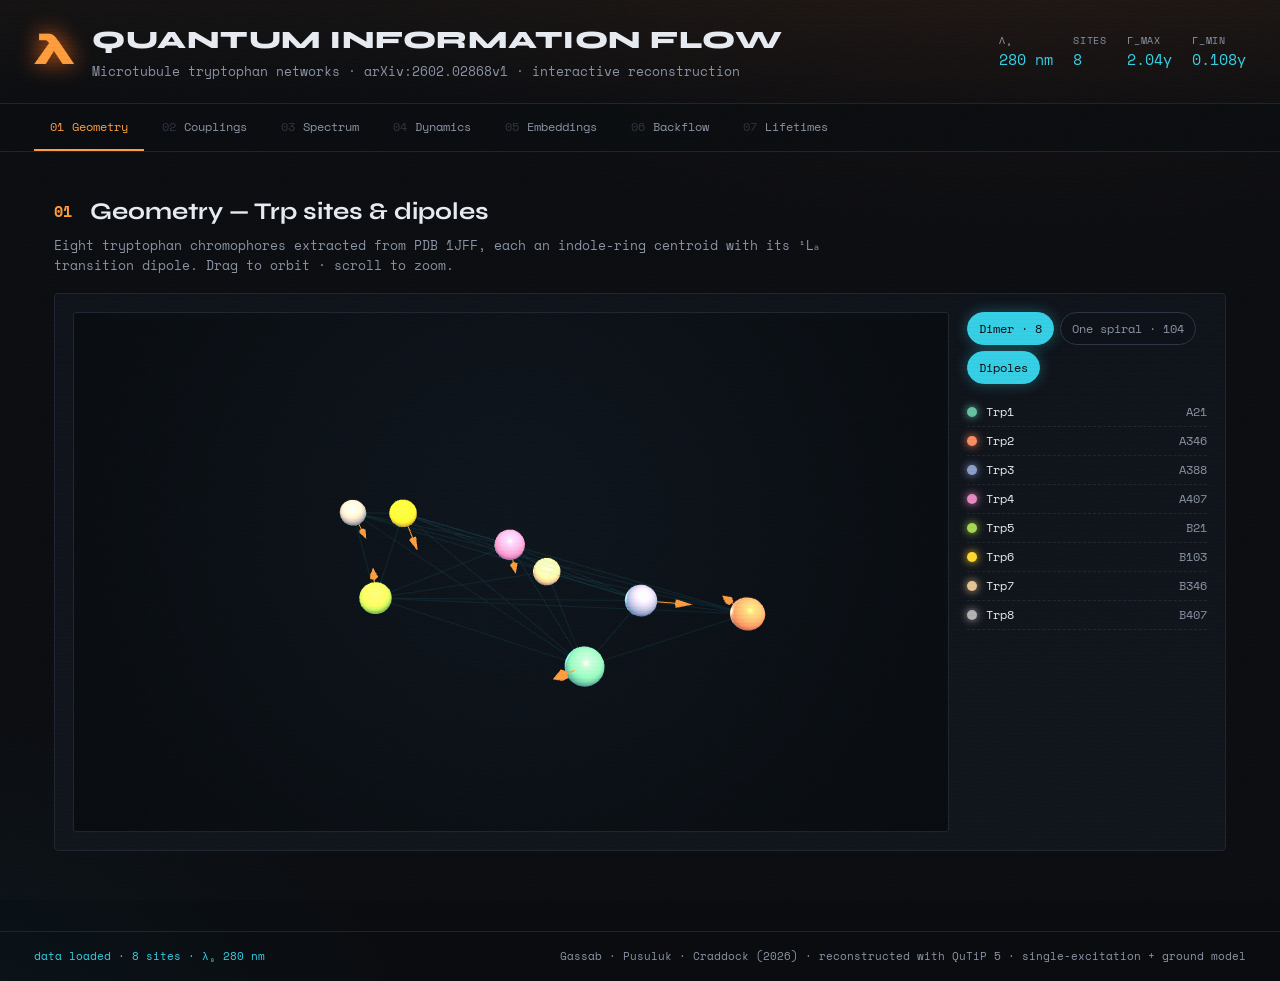
==== index.html @ 7687f0eb "Deploy interactive QIF UI (4321853)" ====
<!doctype html>
<html lang="en">
<head>
  <meta charset="utf-8">
  <meta name="viewport" content="width=device-width, initial-scale=1">
  <title>Microtubule QIF · Interactive</title>
  <link rel="preconnect" href="https://fonts.googleapis.com">
  <link rel="preconnect" href="https://fonts.gstatic.com" crossorigin>
  <link href="https://fonts.googleapis.com/css2?family=Syne:wght@600;700;800&family=Space+Mono:ital,wght@0,400;0,700;1,400&display=swap" rel="stylesheet">
  <link rel="stylesheet" href="styles.css">
</head>
<body>
  <div class="scanline" aria-hidden="true"></div>
  <div class="grain" aria-hidden="true"></div>

  <header class="masthead">
    <div class="mast-left">
      <span class="sigil" aria-hidden="true">λ</span>
      <div class="mast-title">
        <h1>QUANTUM INFORMATION FLOW</h1>
        <p>Microtubule tryptophan networks · <span class="mono">arXiv:2602.02868v1</span> · interactive reconstruction</p>
      </div>
    </div>
    <div class="mast-readout mono" id="mast-readout">
      <span data-k="λ₀">280 nm</span>
      <span data-k="sites">8</span>
      <span data-k="Γ_max">2.04γ</span>
      <span data-k="Γ_min">0.108γ</span>
    </div>
  </header>

  <nav class="stepbar" id="stepbar" aria-label="Implementation steps"></nav>

  <main class="stage">
    <!-- 1. GEOMETRY (Three.js) -->
    <section class="panel" data-step="geometry">
      <div class="panel-head">
        <h2><span class="idx">01</span> Geometry — Trp sites &amp; dipoles</h2>
        <p>Eight tryptophan chromophores extracted from PDB 1JFF, each an indole-ring
           centroid with its ¹Lₐ transition dipole. Drag to orbit · scroll to zoom.</p>
      </div>
      <div class="panel-body geo-body">
        <div id="geo-canvas" class="viewport"></div>
        <aside class="geo-side">
          <div class="toggle-row">
            <button id="geo-mode-dimer" class="chip is-on">Dimer · 8</button>
            <button id="geo-mode-spiral" class="chip">One spiral · 104</button>
            <button id="geo-dipoles" class="chip is-on">Dipoles</button>
          </div>
          <ul class="site-legend mono" id="site-legend"></ul>
        </aside>
      </div>
    </section>

    <!-- 2. COUPLINGS (D3 heatmaps) -->
    <section class="panel" data-step="couplings">
      <div class="panel-head">
        <h2><span class="idx">02</span> Couplings — Δ and G matrices</h2>
        <p>Coherent dipole coupling Δ (Eq. 9) and collective radiative decay G
           (Eq. 10), in units of the single-site rate γ. Hover a cell for the value.</p>
      </div>
      <div class="panel-body matrices">
        <figure><figcaption>Δ<sub>nm</sub> / γ — coherent coupling</figcaption><div id="mat-delta" class="heat"></div></figure>
        <figure><figcaption>G<sub>nm</sub> / γ — collective decay</figcaption><div id="mat-g" class="heat"></div></figure>
      </div>
    </section>

    <!-- 3. SPECTRUM (D3) -->
    <section class="panel" data-step="spectrum">
      <div class="panel-head">
        <h2><span class="idx">03</span> Spectrum — bright &amp; dark modes</h2>
        <p>Excitonic eigenmodes classified by collective radiative rate Γ<sub>j</sub>/γ.
           Above the dashed line are superradiant (bright); below, subradiant (dark).</p>
      </div>
      <div class="panel-body"><div id="spectrum-plot" class="plot"></div></div>
    </section>

    <!-- 4. DYNAMICS (D3 + scrubber) -->
    <section class="panel" data-step="dynamics">
      <div class="panel-head">
        <h2><span class="idx">04</span> Dynamics — Lindblad evolution</h2>
        <p>Trace-preserving evolution of the five preparations. Scrub or play the
           timeline; watch populations, pairwise coherence and entanglement flow.</p>
      </div>
      <div class="panel-body">
        <div class="toolbar">
          <div class="prep-tabs" id="prep-tabs"></div>
          <div class="transport">
            <button id="play" class="chip play" aria-label="Play or pause the dynamics timeline">▶ play</button>
            <input id="scrub" type="range" min="0" max="89" value="0" step="1"
                   aria-label="Scrub the dynamics timeline">
            <span class="mono" id="tstamp">t = 0 ps</span>
          </div>
        </div>
        <div class="dyn-grid">
          <div id="dyn-pop" class="plot"></div>
          <div id="dyn-l1" class="plot"></div>
          <div id="dyn-neg" class="plot"></div>
          <div id="dyn-proj" class="plot"></div>
        </div>
      </div>
    </section>

    <!-- 5. EMBEDDINGS (D3) -->
    <section class="panel" data-step="embeddings">
      <div class="panel-head">
        <h2><span class="idx">05</span> Embeddings — routing across scale</h2>
        <p>Top-4 focal-tubulin pairwise coherences as the environment grows from a
           single tubulin to a three-tubulin segment (Fig. 8).</p>
      </div>
      <div class="panel-body"><div id="embed-grid" class="embed-grid"></div></div>
    </section>

    <!-- 6. BACKFLOW (D3) -->
    <section class="panel" data-step="backflow">
      <div class="panel-head">
        <h2><span class="idx">06</span> Non-Markovian backflow</h2>
        <p>Trace-distance D<sub>k</sub>(t) between two preparations of a two-tubulin
           subsystem. Rising intervals (shaded) are information flowing back from
           the surrounding tubulins (Fig. 9).</p>
      </div>
      <div class="panel-body"><div id="backflow-plot" class="plot"></div></div>
    </section>

    <!-- 7. LIFETIMES (D3) -->
    <section class="panel" data-step="lifetimes">
      <div class="panel-head">
        <h2><span class="idx">07</span> Lifetime scaling &amp; disorder</h2>
        <p>Super/subradiant radiative lifetimes vs assembly size. Ordered lattices
           reach the millisecond range; disorder collapses the contrast (Fig. 12).</p>
      </div>
      <div class="panel-body"><div id="lifetime-plot" class="plot"></div></div>
    </section>
  </main>

  <footer class="footer mono">
    <span id="foot-status">loading data…</span>
    <span>Gassab · Pusuluk · Craddock (2026) · reconstructed with QuTiP 5 · single-excitation + ground model</span>
  </footer>

  <div id="tooltip" class="tooltip mono" role="status"></div>

  <script src="vendor/d3.v7.min.js"></script>
  <script src="vendor/three.min.js"></script>
  <script src="vendor/OrbitControls.js"></script>
  <script src="app.js"></script>
</body>
</html>
---- styles.css ----
/* Quantum instrument panel — dark carbon, bright(amber)/dark(cyan) duotone */
:root {
  --bg: #0a0c10;
  --bg-2: #10141b;
  --panel: #0e1219;
  --ink: #e8ecf2;
  --ink-dim: #8b95a6;
  --line: #1e2530;
  --line-2: #2b3442;
  --bright: #ff9e3d;      /* superradiant / bright modes */
  --bright-glow: #ff6b1a;
  --dark: #35d0e6;        /* subradiant / dark modes */
  --dark-glow: #00a3c4;
  --accent: #f2c14e;
  --danger: #ff5d5d;
  --grid: rgba(120, 140, 170, 0.09);
  --mono: "Space Mono", ui-monospace, "SFMono-Regular", Menlo, monospace;
  --display: "Syne", "Space Mono", system-ui, sans-serif;
}

* { box-sizing: border-box; }
html, body { margin: 0; background: var(--bg); color: var(--ink); }
body {
  font-family: var(--mono);
  font-size: 14px;
  line-height: 1.5;
  background:
    radial-gradient(1200px 600px at 80% -10%, rgba(255, 110, 26, 0.06), transparent 60%),
    radial-gradient(1000px 700px at -10% 110%, rgba(0, 163, 196, 0.07), transparent 55%),
    var(--bg);
  min-height: 100vh;
}

/* atmospheric overlays */
.scanline { position: fixed; inset: 0; pointer-events: none; z-index: 999;
  background: repeating-linear-gradient(to bottom, transparent 0 3px, rgba(0,0,0,0.14) 3px 4px);
  mix-blend-mode: overlay; opacity: 0.5; }
.grain { position: fixed; inset: 0; pointer-events: none; z-index: 998; opacity: 0.035;
  background-image: url("data:image/svg+xml,%3Csvg xmlns='http://www.w3.org/2000/svg' width='120' height='120'%3E%3Cfilter id='n'%3E%3CfeTurbulence type='fractalNoise' baseFrequency='0.9' numOctaves='3'/%3E%3C/filter%3E%3Crect width='100%25' height='100%25' filter='url(%23n)'/%3E%3C/svg%3E"); }

/* masthead */
.masthead { display: flex; justify-content: space-between; align-items: center;
  padding: 22px 34px; border-bottom: 1px solid var(--line);
  background: linear-gradient(180deg, rgba(255,158,61,0.04), transparent); }
.mast-left { display: flex; gap: 18px; align-items: center; }
.sigil { font-family: var(--display); font-size: 44px; font-weight: 800;
  color: var(--bright); text-shadow: 0 0 22px var(--bright-glow);
  line-height: 1; transform: translateY(-2px); }
.mast-title h1 { font-family: var(--display); font-weight: 800; letter-spacing: 0.02em;
  font-size: 25px; margin: 0; }
.mast-title p { margin: 3px 0 0; color: var(--ink-dim); font-size: 12.5px; }
.mono { font-family: var(--mono); }
.mast-readout { display: flex; gap: 20px; }
.mast-readout span { display: flex; flex-direction: column; font-size: 15px; color: var(--dark); }
.mast-readout span::before { content: attr(data-k); font-size: 10px; color: var(--ink-dim);
  letter-spacing: 0.08em; text-transform: uppercase; }

/* stepbar */
.stepbar { display: flex; gap: 2px; padding: 0 34px; border-bottom: 1px solid var(--line);
  position: sticky; top: 0; z-index: 50; background: rgba(10,12,16,0.92);
  backdrop-filter: blur(8px); overflow-x: auto; }
.step-btn { appearance: none; background: none; border: none; color: var(--ink-dim);
  font-family: var(--mono); font-size: 12px; padding: 14px 16px; cursor: pointer;
  border-bottom: 2px solid transparent; white-space: nowrap; transition: color .18s, border-color .18s; }
.step-btn:hover { color: var(--ink); }
.step-btn .n { color: var(--line-2); margin-right: 8px; }
.step-btn.is-active { color: var(--bright); border-bottom-color: var(--bright); }
.step-btn.is-active .n { color: var(--bright); }

/* stage & panels */
.stage { max-width: 1240px; margin: 0 auto; padding: 20px 34px 80px; }
.panel { display: none; animation: rise .45s cubic-bezier(.2,.8,.2,1); }
.panel.is-active { display: block; }
@keyframes rise { from { opacity: 0; transform: translateY(14px); } to { opacity: 1; transform: none; } }
.panel-head { margin: 22px 0 18px; max-width: 780px; }
.panel-head h2 { font-family: var(--display); font-weight: 700; font-size: 24px; margin: 0 0 6px; }
.panel-head .idx { color: var(--bright); font-size: 15px; margin-right: 12px;
  font-family: var(--mono); vertical-align: 2px; }
.panel-head p { color: var(--ink-dim); font-size: 13px; margin: 0; }

.panel-body { border: 1px solid var(--line); border-radius: 4px; background:
  linear-gradient(180deg, var(--panel), var(--bg-2)); padding: 18px; }

/* geometry */
.geo-body { display: grid; grid-template-columns: 1fr 240px; gap: 18px; }
.viewport { height: 520px; border: 1px solid var(--line); border-radius: 3px;
  background: radial-gradient(circle at 50% 40%, #0d141c 0%, #070a0e 100%);
  position: relative; overflow: hidden; }
.geo-side { display: flex; flex-direction: column; gap: 14px; }
.toggle-row { display: flex; flex-wrap: wrap; gap: 6px; }
.chip { appearance: none; font-family: var(--mono); font-size: 11.5px; cursor: pointer;
  background: #0c1017; color: var(--ink-dim); border: 1px solid var(--line-2);
  padding: 7px 11px; border-radius: 999px; transition: all .16s; }
.chip:hover { color: var(--ink); border-color: var(--dark-glow); }
.chip.is-on { color: var(--bg); background: var(--dark); border-color: var(--dark);
  box-shadow: 0 0 14px rgba(53,208,230,0.35); }
.chip.play { min-width: 76px; }
.site-legend { list-style: none; margin: 0; padding: 0; font-size: 12px; }
.site-legend li { display: flex; align-items: center; gap: 9px; padding: 5px 0;
  border-bottom: 1px dashed var(--line); }
.site-legend .dot { width: 10px; height: 10px; border-radius: 50%; flex: none;
  box-shadow: 0 0 8px currentColor; }
.site-legend .res { color: var(--ink-dim); margin-left: auto; }

/* matrices */
.matrices { display: grid; grid-template-columns: 1fr 1fr; gap: 26px; }
.matrices figure { margin: 0; }
.matrices figcaption { font-size: 12px; color: var(--ink-dim); margin-bottom: 10px; }
.heat { display: flex; justify-content: center; }

/* plots */
.plot { width: 100%; }
.dyn-grid { display: grid; grid-template-columns: 1fr 1fr; gap: 16px; }
.embed-grid { display: grid; grid-template-columns: repeat(4, 1fr); gap: 3px; }

/* toolbar / transport */
.toolbar { display: flex; justify-content: space-between; align-items: center;
  flex-wrap: wrap; gap: 14px; margin-bottom: 16px; }
.prep-tabs { display: flex; gap: 5px; flex-wrap: wrap; }
.transport { display: flex; align-items: center; gap: 12px; }
.transport input[type=range] { width: 240px; accent-color: var(--bright); }
#tstamp { color: var(--bright); font-size: 12.5px; min-width: 110px; }

/* axes (d3) */
.axis path, .axis line { stroke: var(--line-2); }
.axis text { fill: var(--ink-dim); font-family: var(--mono); font-size: 10px; }
.gridline { stroke: var(--grid); }
.axis-label { fill: var(--ink-dim); font-size: 10.5px; font-family: var(--mono);
  text-transform: uppercase; letter-spacing: 0.06em; }
.plot-title { fill: var(--ink); font-family: var(--display); font-size: 13px; font-weight: 700; }
.legend-txt { fill: var(--ink-dim); font-family: var(--mono); font-size: 10px; }

/* tooltip */
.tooltip { position: fixed; pointer-events: none; z-index: 1000; opacity: 0;
  background: #060809; border: 1px solid var(--dark-glow); color: var(--ink);
  padding: 7px 10px; border-radius: 3px; font-size: 11.5px; transition: opacity .12s;
  box-shadow: 0 8px 30px rgba(0,0,0,0.6); max-width: 240px; }

/* footer */
.footer { display: flex; justify-content: space-between; gap: 20px; flex-wrap: wrap;
  padding: 16px 34px; border-top: 1px solid var(--line); color: var(--ink-dim);
  font-size: 11px; }
#foot-status { color: var(--dark); }

@media (max-width: 900px) {
  .geo-body, .matrices, .dyn-grid { grid-template-columns: 1fr; }
  .embed-grid { grid-template-columns: repeat(2, 1fr); }
  .mast-readout { display: none; }
}

@media (prefers-reduced-motion: reduce) {
  .scanline { display: none; }
  .panel { animation: none; }
  * { transition-duration: 0.01ms !important; }
}
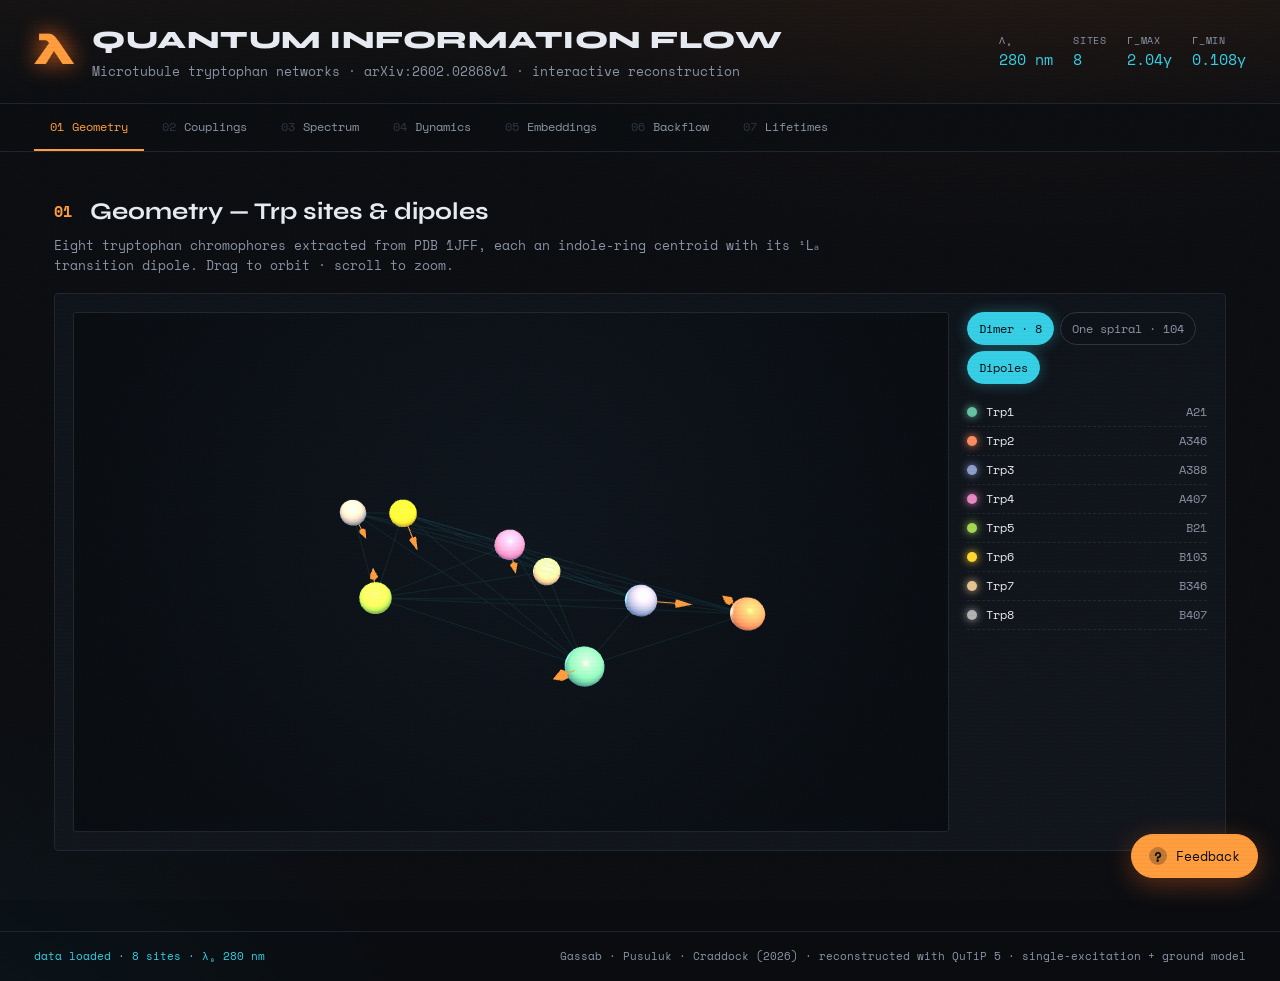
==== commit 4498e883: "Deploy static site (e6a66a2)" ====
--- a/index.html
+++ b/index.html
@@ -8,6 +8,7 @@
   <link rel="preconnect" href="https://fonts.gstatic.com" crossorigin>
   <link href="https://fonts.googleapis.com/css2?family=Syne:wght@600;700;800&family=Space+Mono:ital,wght@0,400;0,700;1,400&display=swap" rel="stylesheet">
   <link rel="stylesheet" href="styles.css">
+  <link rel="stylesheet" href="feedback.css">
 </head>
 <body>
   <div class="scanline" aria-hidden="true"></div>
@@ -144,5 +145,9 @@
   <script src="vendor/three.min.js"></script>
   <script src="vendor/OrbitControls.js"></script>
   <script src="app.js"></script>
+  <!-- Feedback widget: config.js is optional/gitignored; example shows the shape.
+       If absent or disabled, feedback.js hides the button. -->
+  <script src="feedback.config.js" onerror="this.remove()"></script>
+  <script src="feedback.js"></script>
 </body>
 </html>
--- a/feedback.css
+++ b/feedback.css
@@ -0,0 +1,66 @@
+/* Feedback widget — matches the quantum-instrument theme (styles.css vars). */
+.fb-launch {
+  position: fixed; right: 22px; bottom: 22px; z-index: 900;
+  display: inline-flex; align-items: center; gap: 9px;
+  font-family: var(--mono); font-size: 13px; cursor: pointer;
+  color: var(--bg); background: var(--bright);
+  border: 1px solid var(--bright); border-radius: 999px;
+  padding: 11px 17px; box-shadow: 0 6px 26px rgba(255, 107, 26, 0.35);
+  transition: transform .16s, box-shadow .16s;
+}
+.fb-launch:hover { transform: translateY(-2px); box-shadow: 0 10px 32px rgba(255, 107, 26, 0.5); }
+.fb-launch-ico {
+  display: inline-grid; place-items: center; width: 18px; height: 18px;
+  border-radius: 50%; background: rgba(10, 12, 16, 0.25); font-weight: 700;
+}
+
+.fb-overlay {
+  position: fixed; inset: 0; z-index: 950; display: none;
+  align-items: center; justify-content: center; padding: 24px;
+  background: rgba(4, 6, 9, 0.72); backdrop-filter: blur(4px);
+}
+.fb-overlay.is-open { display: flex; animation: fb-fade .18s ease; }
+@keyframes fb-fade { from { opacity: 0; } to { opacity: 1; } }
+
+.fb-modal {
+  position: relative; width: 100%; max-width: 460px;
+  background: linear-gradient(180deg, var(--panel), var(--bg-2));
+  border: 1px solid var(--line-2); border-radius: 8px; padding: 24px 24px 20px;
+  box-shadow: 0 24px 70px rgba(0, 0, 0, 0.6);
+  animation: fb-rise .22s cubic-bezier(.2,.8,.2,1);
+}
+@keyframes fb-rise { from { transform: translateY(12px); opacity: 0; } to { transform: none; opacity: 1; } }
+.fb-close {
+  position: absolute; top: 12px; right: 14px; background: none; border: none;
+  color: var(--ink-dim); font-size: 22px; line-height: 1; cursor: pointer;
+}
+.fb-close:hover { color: var(--ink); }
+.fb-modal h3 { font-family: var(--display); font-weight: 700; font-size: 20px; margin: 0 0 6px; color: var(--ink); }
+.fb-sub { color: var(--ink-dim); font-size: 12.5px; margin: 0 0 16px; }
+.fb-field { display: block; margin-bottom: 13px; }
+.fb-field > span { display: block; font-size: 11px; letter-spacing: .05em; text-transform: uppercase;
+  color: var(--dark); margin-bottom: 6px; }
+.fb-field em { color: var(--ink-dim); text-transform: none; letter-spacing: 0; font-style: normal; }
+.fb-form textarea, .fb-form input[type=email] {
+  width: 100%; box-sizing: border-box; font-family: var(--mono); font-size: 13px;
+  color: var(--ink); background: #0b0e14; border: 1px solid var(--line-2);
+  border-radius: 5px; padding: 10px 11px; resize: vertical;
+}
+.fb-form textarea:focus, .fb-form input:focus { outline: none; border-color: var(--dark); box-shadow: 0 0 0 2px rgba(53,208,230,.18); }
+.fb-hp { position: absolute; left: -9999px; width: 1px; height: 1px; opacity: 0; }
+.fb-row { display: flex; align-items: center; justify-content: space-between; gap: 12px; margin-top: 4px; }
+.fb-view { color: var(--ink-dim); font-size: 11px; }
+.fb-submit {
+  font-family: var(--mono); font-size: 13px; cursor: pointer; color: var(--bg);
+  background: var(--dark); border: 1px solid var(--dark); border-radius: 5px; padding: 9px 20px;
+  transition: filter .15s;
+}
+.fb-submit:hover { filter: brightness(1.08); }
+.fb-submit:disabled { opacity: .6; cursor: default; }
+.fb-status { min-height: 16px; margin: 12px 0 0; font-size: 12px; color: var(--ink-dim); }
+.fb-status.is-ok { color: var(--dark); }
+.fb-status.is-err { color: var(--danger); }
+
+@media (prefers-reduced-motion: reduce) {
+  .fb-launch, .fb-overlay.is-open, .fb-modal { animation: none; transition: none; }
+}
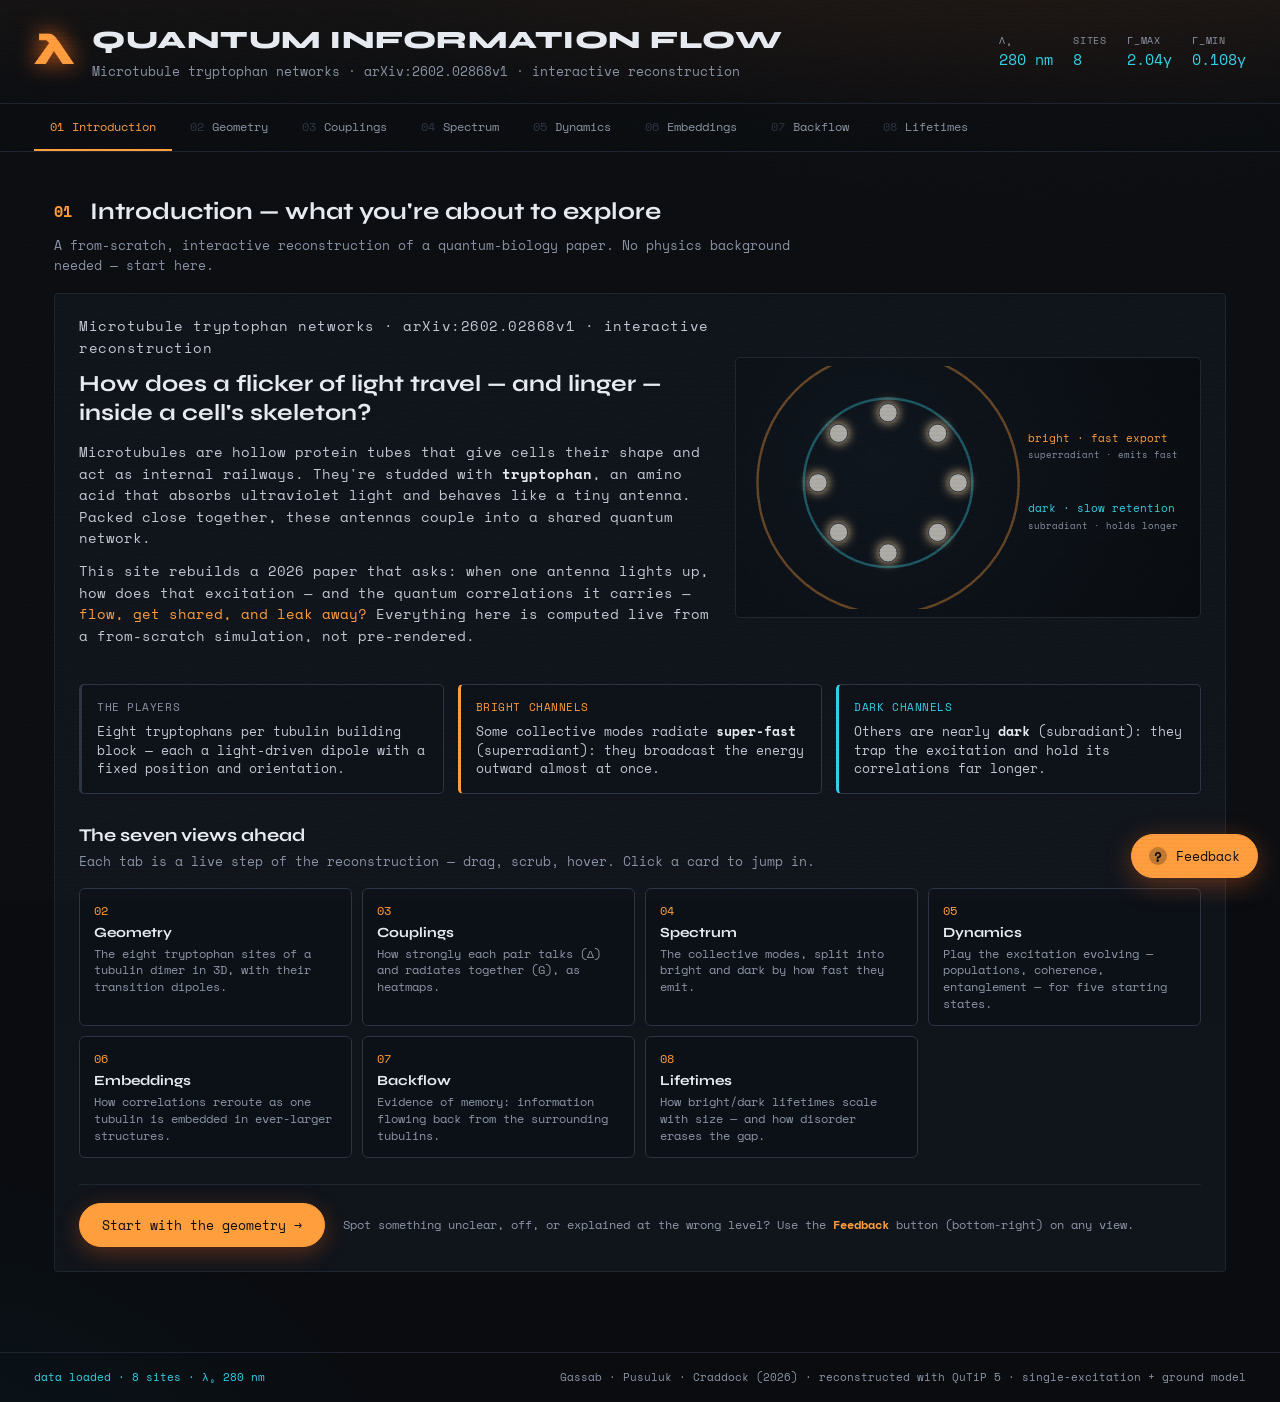
==== commit c35db994: "Deploy static site (f10a88e)" ====
--- a/index.html
+++ b/index.html
@@ -33,6 +33,55 @@
   <nav class="stepbar" id="stepbar" aria-label="Implementation steps"></nav>
 
   <main class="stage">
+    <!-- 0. INTRODUCTION -->
+    <section class="panel" data-step="intro">
+      <div class="panel-head">
+        <h2><span class="idx">01</span> Introduction — what you're about to explore</h2>
+        <p>A from-scratch, interactive reconstruction of a quantum-biology paper.
+           No physics background needed — start here.</p>
+      </div>
+      <div class="panel-body intro-body">
+        <div class="intro-hero">
+          <div class="intro-lead">
+            <p class="intro-eyebrow mono">Microtubule tryptophan networks · arXiv:2602.02868v1 · interactive reconstruction</p>
+            <h3>How does a flicker of light travel — and linger — inside a cell's skeleton?</h3>
+            <p>Microtubules are hollow protein tubes that give cells their shape and act
+               as internal railways. They're studded with <b>tryptophan</b>, an amino acid
+               that absorbs ultraviolet light and behaves like a tiny antenna. Packed close
+               together, these antennas couple into a shared quantum network.</p>
+            <p>This site rebuilds a 2026 paper that asks: when one antenna lights up, how
+               does that excitation — and the quantum correlations it carries —
+               <em>flow, get shared, and leak away?</em> Everything here is computed live
+               from a from-scratch simulation, not pre-rendered.</p>
+          </div>
+          <div id="intro-concept" class="intro-concept" aria-label="Animated concept: an excitation splitting into a fast bright channel and a slow dark channel"></div>
+        </div>
+
+        <div class="intro-cards">
+          <div class="intro-card"><span class="ic-k">The players</span>
+            <p>Eight tryptophans per tubulin building block — each a light-driven dipole
+               with a fixed position and orientation.</p></div>
+          <div class="intro-card is-bright"><span class="ic-k">Bright channels</span>
+            <p>Some collective modes radiate <b>super-fast</b> (superradiant): they broadcast
+               the energy outward almost at once.</p></div>
+          <div class="intro-card is-dark"><span class="ic-k">Dark channels</span>
+            <p>Others are nearly <b>dark</b> (subradiant): they trap the excitation and hold
+               its correlations far longer.</p></div>
+        </div>
+
+        <h3 class="intro-h">The seven views ahead</h3>
+        <p class="intro-sub">Each tab is a live step of the reconstruction — drag, scrub,
+           hover. Click a card to jump in.</p>
+        <div id="intro-steps" class="intro-steps"></div>
+
+        <div class="intro-foot">
+          <button class="intro-start" data-go="geometry">Start with the geometry →</button>
+          <p class="intro-note">Spot something unclear, off, or explained at the wrong level?
+             Use the <b>Feedback</b> button (bottom-right) on any view.</p>
+        </div>
+      </div>
+    </section>
+
     <!-- 1. GEOMETRY (Three.js) -->
     <section class="panel" data-step="geometry">
       <div class="panel-head">
--- a/styles.css
+++ b/styles.css
@@ -153,3 +153,57 @@
   .panel { animation: none; }
   * { transition-duration: 0.01ms !important; }
 }
+
+/* ---- Introduction view ---- */
+.intro-body { padding: 22px 24px 24px; }
+.intro-hero { display: grid; grid-template-columns: 1.15fr 0.85fr; gap: 26px; align-items: center; }
+.intro-eyebrow { color: var(--dark); font-size: 11px; letter-spacing: .04em; margin: 0 0 10px; }
+.intro-lead h3 { font-family: var(--display); font-weight: 700; font-size: 23px; line-height: 1.25;
+  margin: 0 0 14px; color: var(--ink); }
+.intro-lead p { color: #c3cad6; font-size: 13.5px; line-height: 1.6; margin: 0 0 11px; }
+.intro-lead b { color: var(--ink); }
+.intro-lead em { color: var(--bright); font-style: normal; }
+.intro-concept { border: 1px solid var(--line); border-radius: 5px; padding: 8px;
+  background: radial-gradient(circle at 30% 40%, #0d141c, #070a0e); min-height: 220px;
+  display: flex; align-items: center; }
+#intro-concept text { font-family: var(--mono); }
+
+.intro-cards { display: grid; grid-template-columns: repeat(3, 1fr); gap: 14px; margin: 26px 0 8px; }
+.intro-card { border: 1px solid var(--line-2); border-left-width: 3px; border-left-color: var(--line-2);
+  border-radius: 5px; padding: 14px 15px; background: #0c1017; }
+.intro-card.is-bright { border-left-color: var(--bright); }
+.intro-card.is-dark { border-left-color: var(--dark); }
+.intro-card .ic-k { display: block; font-size: 11px; letter-spacing: .05em; text-transform: uppercase;
+  color: var(--ink-dim); margin-bottom: 7px; }
+.intro-card.is-bright .ic-k { color: var(--bright); }
+.intro-card.is-dark .ic-k { color: var(--dark); }
+.intro-card p { margin: 0; font-size: 12.5px; line-height: 1.5; color: #c3cad6; }
+.intro-card b { color: var(--ink); }
+
+.intro-h { font-family: var(--display); font-weight: 700; font-size: 18px; margin: 28px 0 4px; color: var(--ink); }
+.intro-sub { color: var(--ink-dim); font-size: 12.5px; margin: 0 0 16px; }
+.intro-steps { display: grid; grid-template-columns: repeat(4, 1fr); gap: 10px; }
+.intro-step { text-align: left; cursor: pointer; font-family: var(--mono);
+  background: #0c1017; border: 1px solid var(--line-2); border-radius: 6px; padding: 13px 14px;
+  display: flex; flex-direction: column; gap: 5px; transition: transform .14s, border-color .14s, background .14s; }
+.intro-step:hover { transform: translateY(-3px); border-color: var(--dark); background: #0e141d; }
+.intro-step .is-n { color: var(--bright); font-size: 12px; }
+.intro-step .is-name { font-family: var(--display); font-weight: 700; font-size: 14px; color: var(--ink); }
+.intro-step .is-desc { font-size: 11.5px; line-height: 1.45; color: var(--ink-dim); }
+
+.intro-foot { display: flex; align-items: center; gap: 18px; flex-wrap: wrap; margin-top: 26px;
+  padding-top: 18px; border-top: 1px solid var(--line); }
+.intro-start { font-family: var(--mono); font-size: 13px; cursor: pointer; color: var(--bg);
+  background: var(--bright); border: 1px solid var(--bright); border-radius: 999px; padding: 11px 22px;
+  box-shadow: 0 6px 22px rgba(255,107,26,.3); transition: transform .15s; }
+.intro-start:hover { transform: translateY(-2px); }
+.intro-note { margin: 0; color: var(--ink-dim); font-size: 12px; }
+.intro-note b { color: var(--bright); }
+
+@media (max-width: 900px) {
+  .intro-hero, .intro-cards { grid-template-columns: 1fr; }
+  .intro-steps { grid-template-columns: repeat(2, 1fr); }
+}
+@media (prefers-reduced-motion: reduce) {
+  .intro-step, .intro-start { transition: none; }
+}
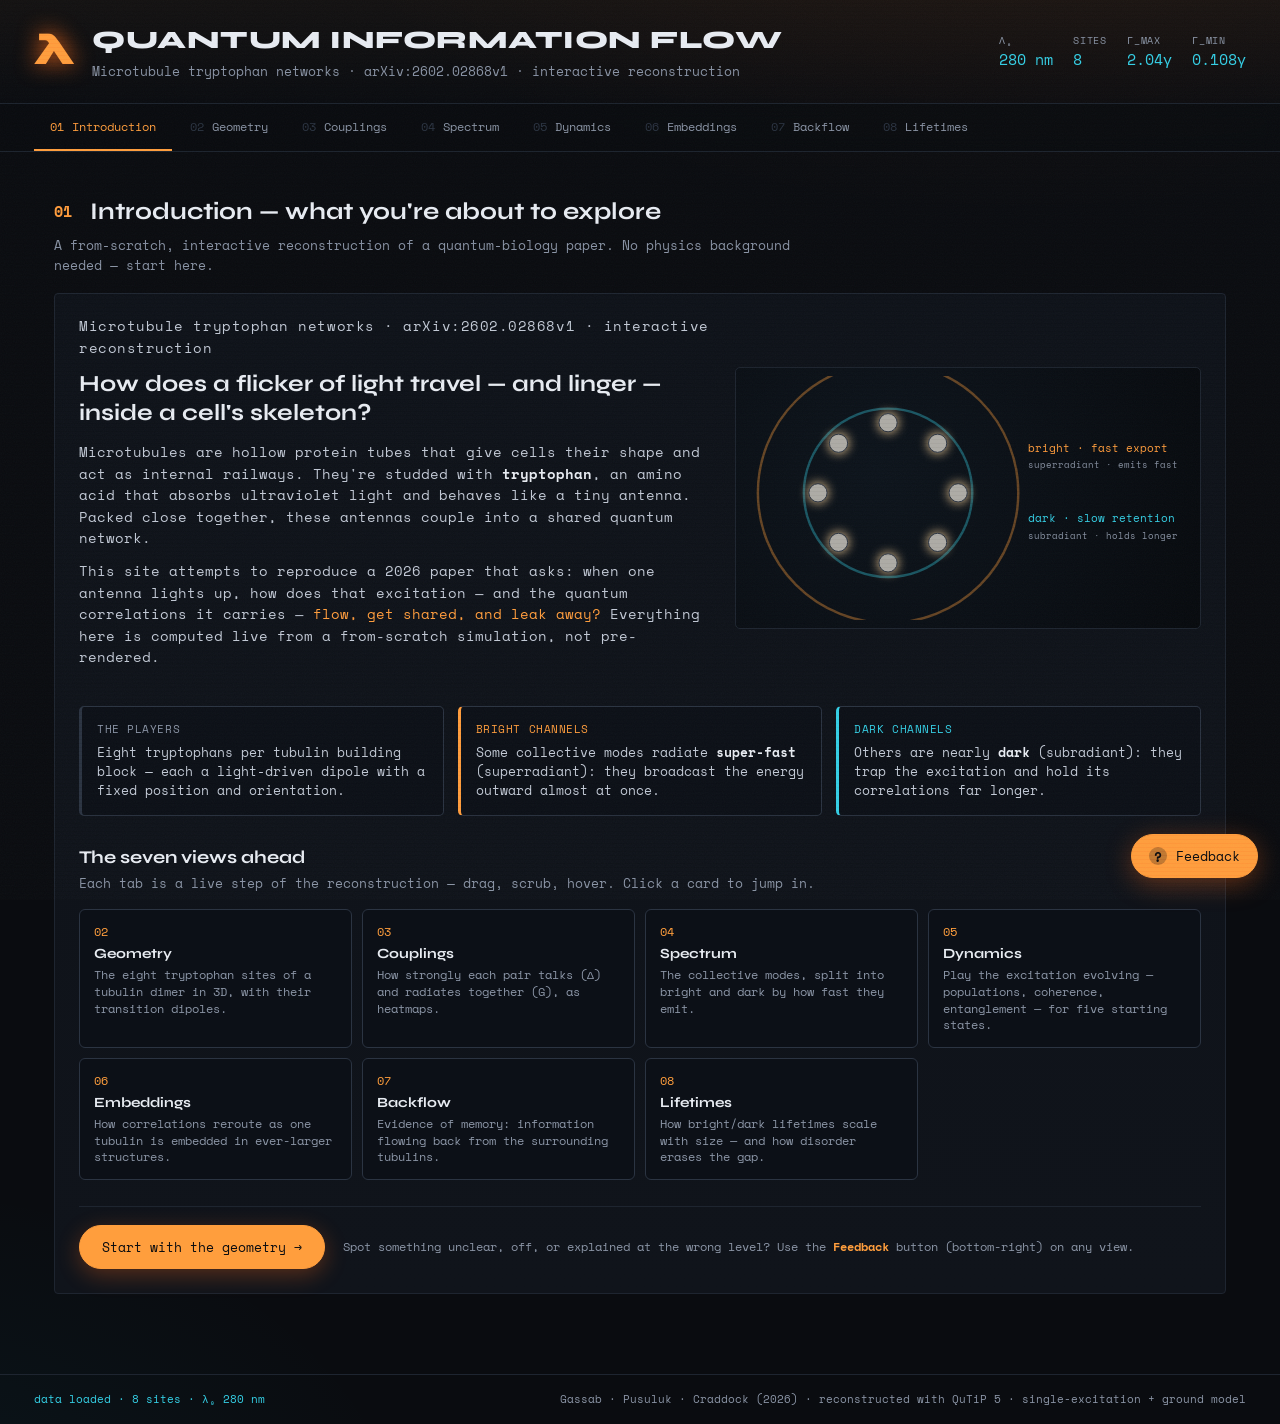
==== commit 4837a82e: "Deploy static site (00ce3a6)" ====
--- a/index.html
+++ b/index.html
@@ -49,7 +49,7 @@
                as internal railways. They're studded with <b>tryptophan</b>, an amino acid
                that absorbs ultraviolet light and behaves like a tiny antenna. Packed close
                together, these antennas couple into a shared quantum network.</p>
-            <p>This site rebuilds a 2026 paper that asks: when one antenna lights up, how
+            <p>This site attempts to reproduce a 2026 paper that asks: when one antenna lights up, how
                does that excitation — and the quantum correlations it carries —
                <em>flow, get shared, and leak away?</em> Everything here is computed live
                from a from-scratch simulation, not pre-rendered.</p>
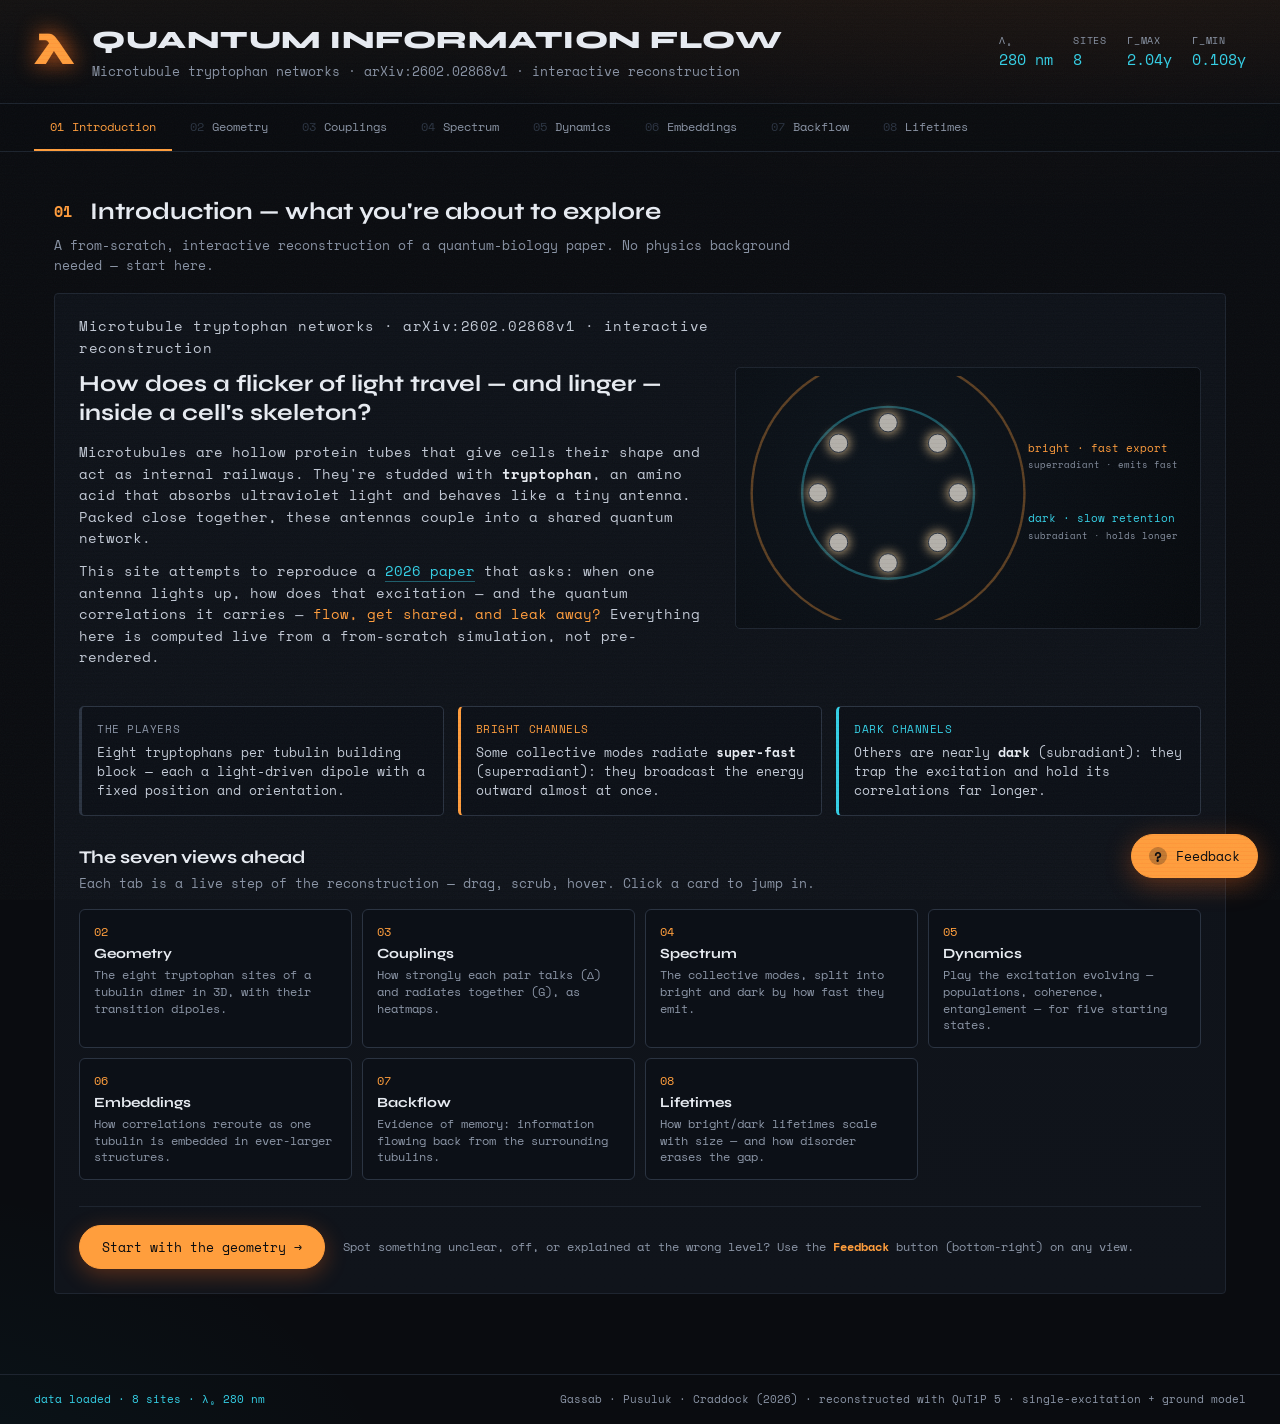
==== commit 54818917: "Deploy static site (c5af18f)" ====
--- a/index.html
+++ b/index.html
@@ -49,7 +49,7 @@
                as internal railways. They're studded with <b>tryptophan</b>, an amino acid
                that absorbs ultraviolet light and behaves like a tiny antenna. Packed close
                together, these antennas couple into a shared quantum network.</p>
-            <p>This site attempts to reproduce a 2026 paper that asks: when one antenna lights up, how
+            <p>This site attempts to reproduce a <a class="intro-link" href="https://arxiv.org/abs/2602.02868" target="_blank" rel="noopener">2026 paper</a> that asks: when one antenna lights up, how
                does that excitation — and the quantum correlations it carries —
                <em>flow, get shared, and leak away?</em> Everything here is computed live
                from a from-scratch simulation, not pre-rendered.</p>
--- a/styles.css
+++ b/styles.css
@@ -207,3 +207,6 @@
 @media (prefers-reduced-motion: reduce) {
   .intro-step, .intro-start { transition: none; }
 }
+
+.intro-link { color: var(--dark); text-decoration: none; border-bottom: 1px solid rgba(53,208,230,.4); }
+.intro-link:hover { color: var(--bright); border-bottom-color: var(--bright); }
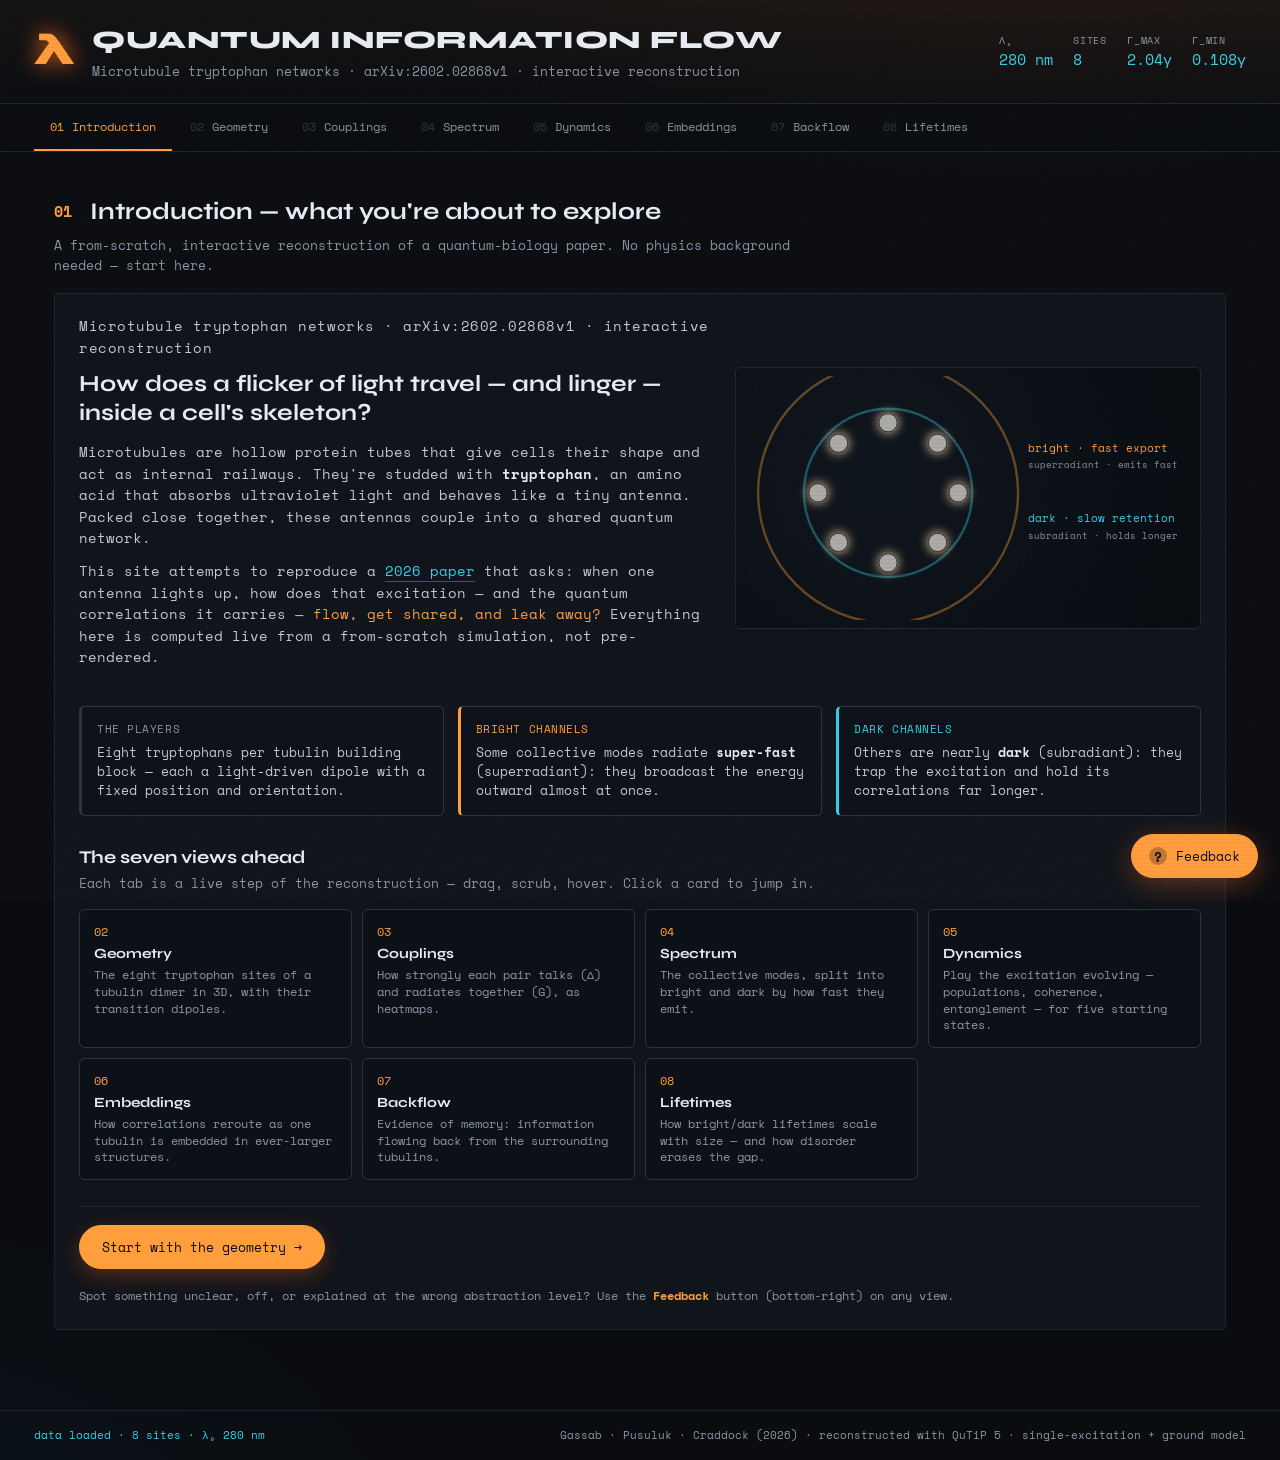
==== commit a19032fe: "Deploy static site (e64bef7)" ====
--- a/index.html
+++ b/index.html
@@ -76,7 +76,7 @@
 
         <div class="intro-foot">
           <button class="intro-start" data-go="geometry">Start with the geometry →</button>
-          <p class="intro-note">Spot something unclear, off, or explained at the wrong level?
+          <p class="intro-note">Spot something unclear, off, or explained at the wrong abstraction level?
              Use the <b>Feedback</b> button (bottom-right) on any view.</p>
         </div>
       </div>
